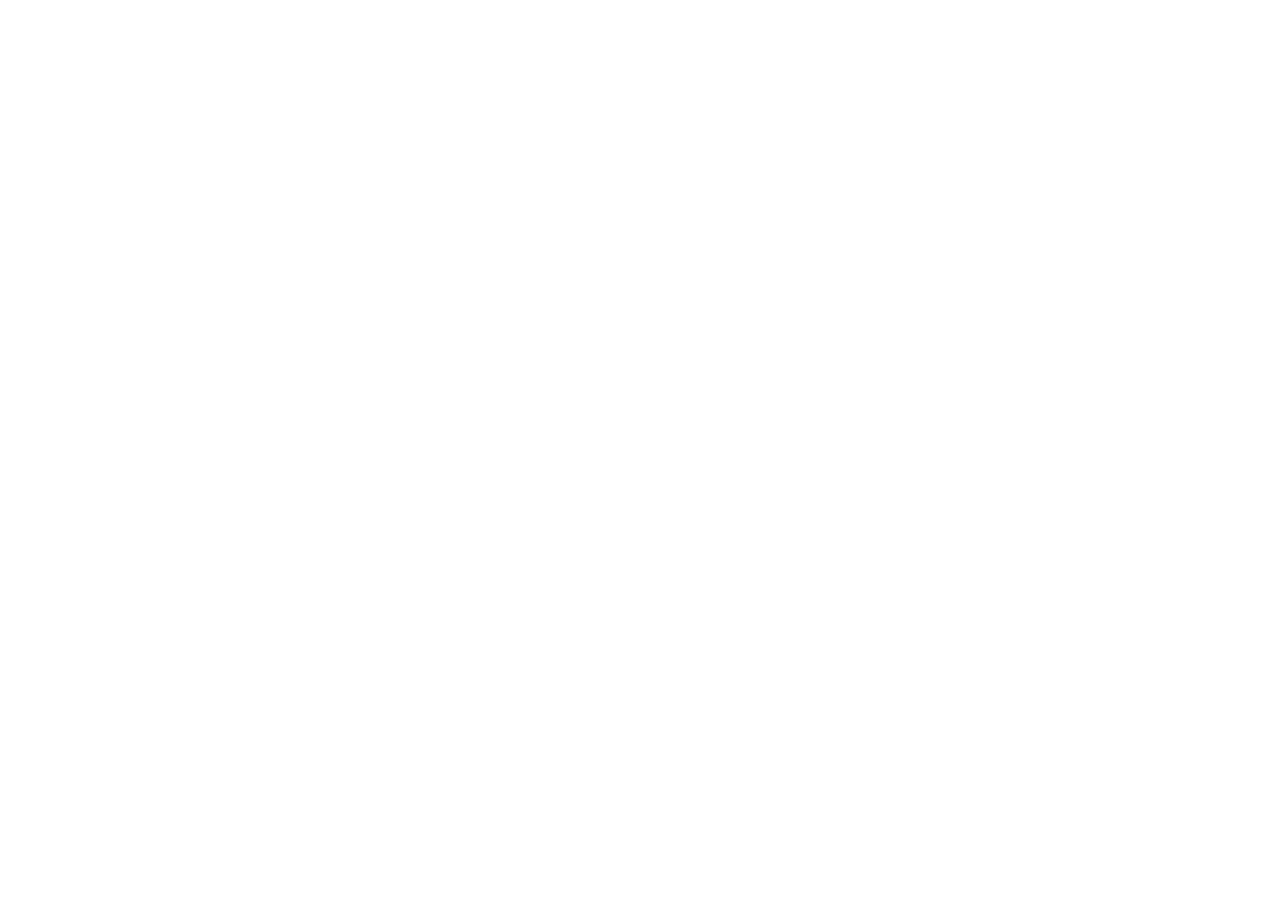
==== index.html @ 3d0f8bf8 "Create project" ====
<!DOCTYPE html>
<html lang="en">
  <head>
    <meta charset="UTF-8" />
    <meta http-equiv="X-UA-Compatible" content="IE=edge" />
    <meta name="viewport" content="width=device-width, initial-scale=1.0" />
    <link rel="stylesheet" href="styles.css" />
    <title>이게 먹고 싶어질거야</title>
  </head>
  <body>
    <script src="app.js"></script>
  </body>
</html>
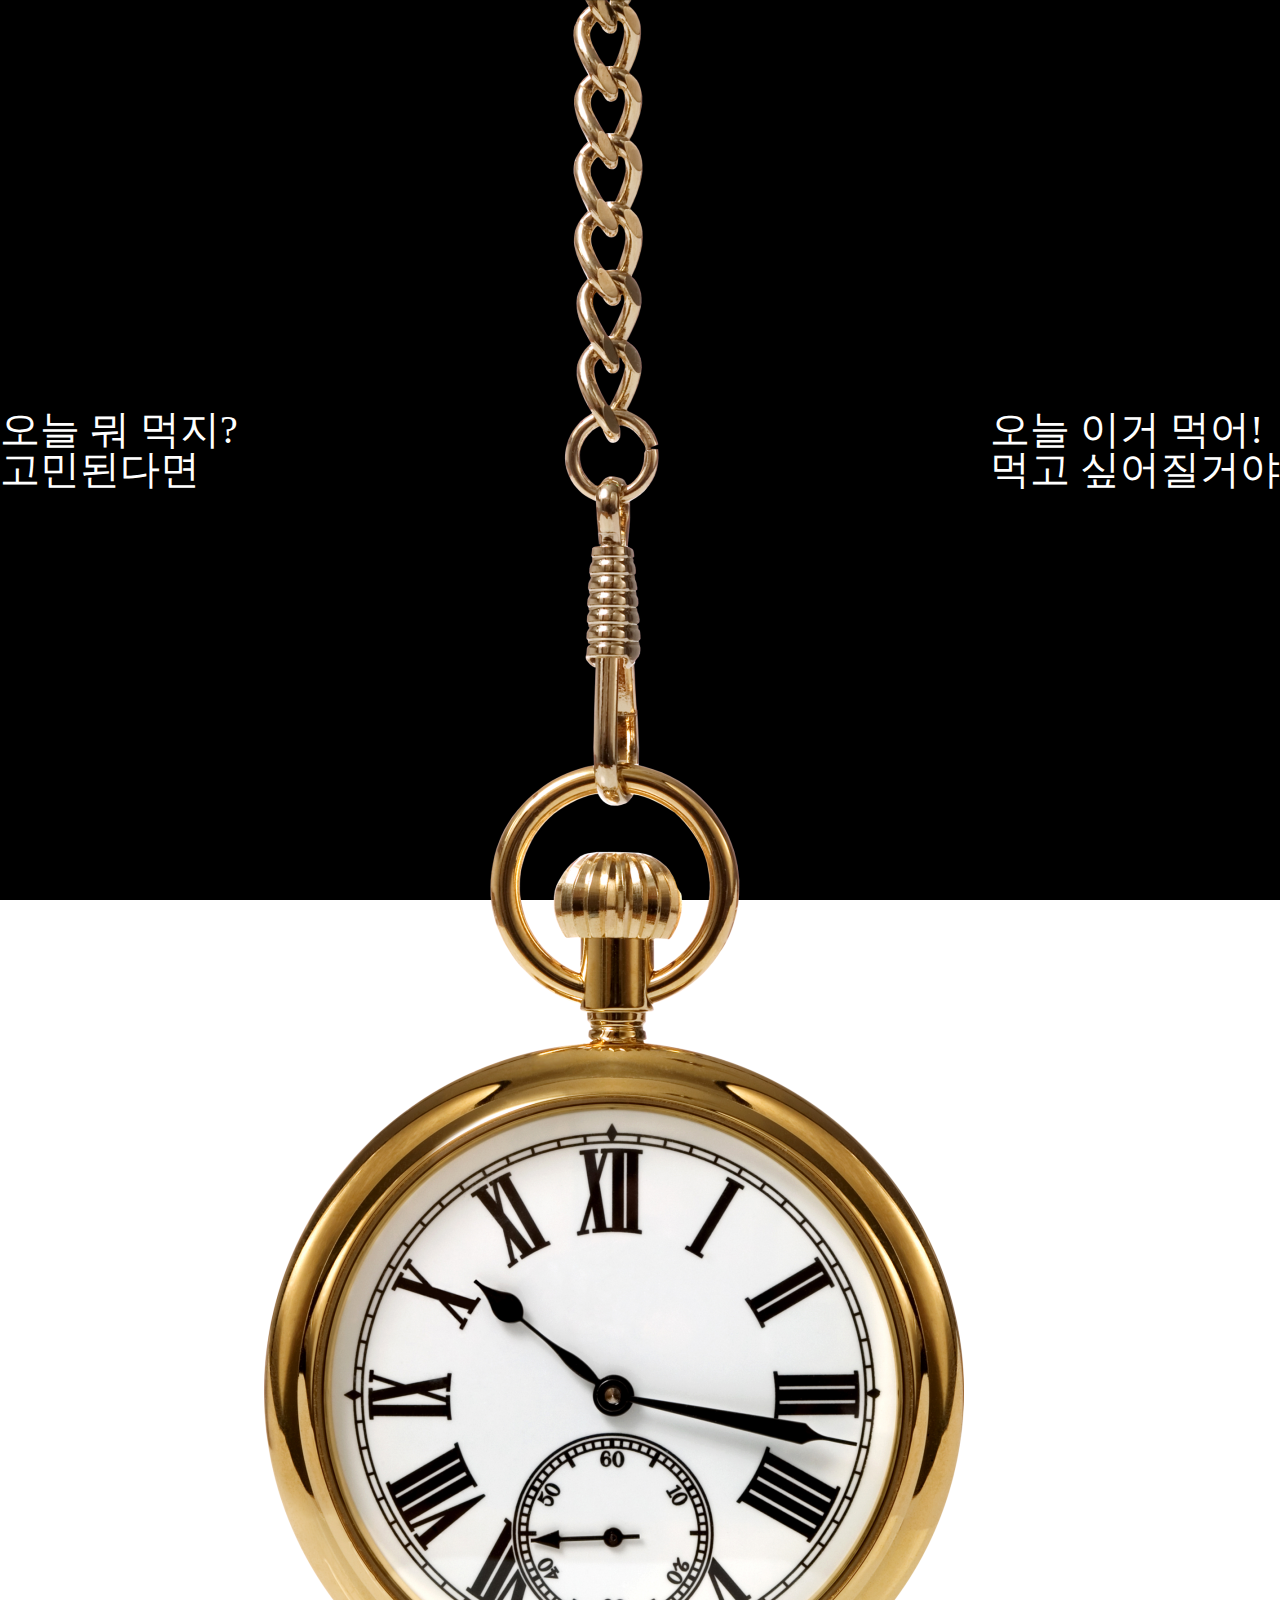
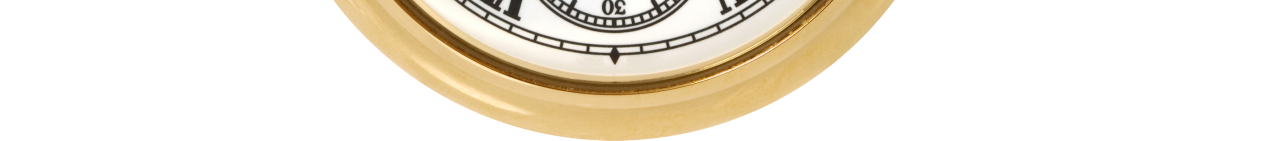
==== commit ae2db588: "bootstrap virsion" ====
--- a/index.html
+++ b/index.html
@@ -1,13 +1,61 @@
 <!DOCTYPE html>
-<html lang="en">
+<html lang="ko">
   <head>
     <meta charset="UTF-8" />
     <meta http-equiv="X-UA-Compatible" content="IE=edge" />
     <meta name="viewport" content="width=device-width, initial-scale=1.0" />
-    <link rel="stylesheet" href="styles.css" />
-    <title>이게 먹고 싶어질거야</title>
+    <meta name="keyword" content="오늘뭐먹지" />
+    <meta name="description" content="음식 메뉴추천" />
+    <meta name="author" content="yeogiro5jo" />
+
+    <!-- sns Share -->
+    <meta property="og:url" content="https://eat-this.netlify.app" />
+    <meta property="og:title" content="오늘 뭐 먹지? 오늘 이거 먹어!" />
+    <meta property="og:type" content="website" />
+    <meta property="og:image" content="img/mobile.jpg" />
+    <meta
+      property="og:description"
+      content="오늘 메뉴가 고민된다면 추천해드려요!"
+    />
+
+    <!-- favicon -->
+    <link rel="shortcut icon" href="img/favicon.ico" />
+    <link rel="apple-touch-icon-precomposed" href="img/favicon.ico" />
+
+    <!-- css -->
+    <link
+      href="https://cdn.jsdelivr.net/npm/bootstrap@5.1.0/dist/css/bootstrap.min.css"
+      rel="stylesheet"
+      integrity="sha384-KyZXEAg3QhqLMpG8r+8fhAXLRk2vvoC2f3B09zVXn8CA5QIVfZOJ3BCsw2P0p/We"
+      crossorigin="anonymous"
+    />
+    <link rel="stylesheet" href="css/reset.css" />
+    <link rel="stylesheet" href="css/default.css" />
+    <link rel="stylesheet" href="css/main.css" />
+
+    <script src="https://ajax.googleapis.com/ajax/libs/jquery/3.5.1/jquery.min.js"></script>
+    <title>먹고 싶어질거야</title>
   </head>
+
   <body>
-    <script src="app.js"></script>
+    <div class="container">
+      <!-- Main Page -->
+      <section id="main">
+        <p class="main__title h1 col-4">오늘 뭐 먹지?<br />고민된다면</p>
+        <figure class="main__swing col-4">
+          <img src="img/01.png" class="img-fluid" />
+          <!--음식사진 넣는 부분
+        <div class="main__swing-food img-fluid"></div>
+     -->
+        </figure>
+        <p class="main__title h1 col-4">오늘 이거 먹어!<br />먹고 싶어질거야</p>
+      </section>
+
+      <!-- Result Page-->
+      <section id="result"></section>
+
+      <!-- JS -->
+      <script src="app.js"></script>
+    </div>
   </body>
 </html>
--- a/css/default.css
+++ b/css/default.css
@@ -0,0 +1,13 @@
+/* 파일 전체에 영향을 주는 css*/
+html,
+body {
+  width: 100%;
+  height: 100%;
+}
+
+.container {
+  width: 100%;
+  height: 100%;
+  margin: 0;
+  padding: 0;
+}
--- a/css/main.css
+++ b/css/main.css
@@ -0,0 +1,47 @@
+#main {
+  background: black;
+  color: white;
+  font-size: 40px;
+  display: flex;
+  justify-content: space-between;
+  width: 100%;
+  height: 100%;
+}
+
+.main__title {
+  display: flex;
+  justify-content: center;
+  align-items: center;
+}
+
+.main__swing {
+  animation: swing ease-in-out 1.5s infinite alternate;
+  transform-origin: center -20px;
+  float: left;
+}
+
+.main__swing img {
+  display: block;
+}
+
+@keyframes swing {
+  0% {
+    transform: rotate(20deg);
+  }
+  100% {
+    transform: rotate(-20deg);
+  }
+}
+
+/*
+.main__swing-food {
+  position: absolute;
+  bottom: 22px;
+  left: 120px;
+  width: 190px;
+  height: 190px;
+  border-radius: 50%;
+  background-color: lawngreen;
+  display: block;
+}
+*/
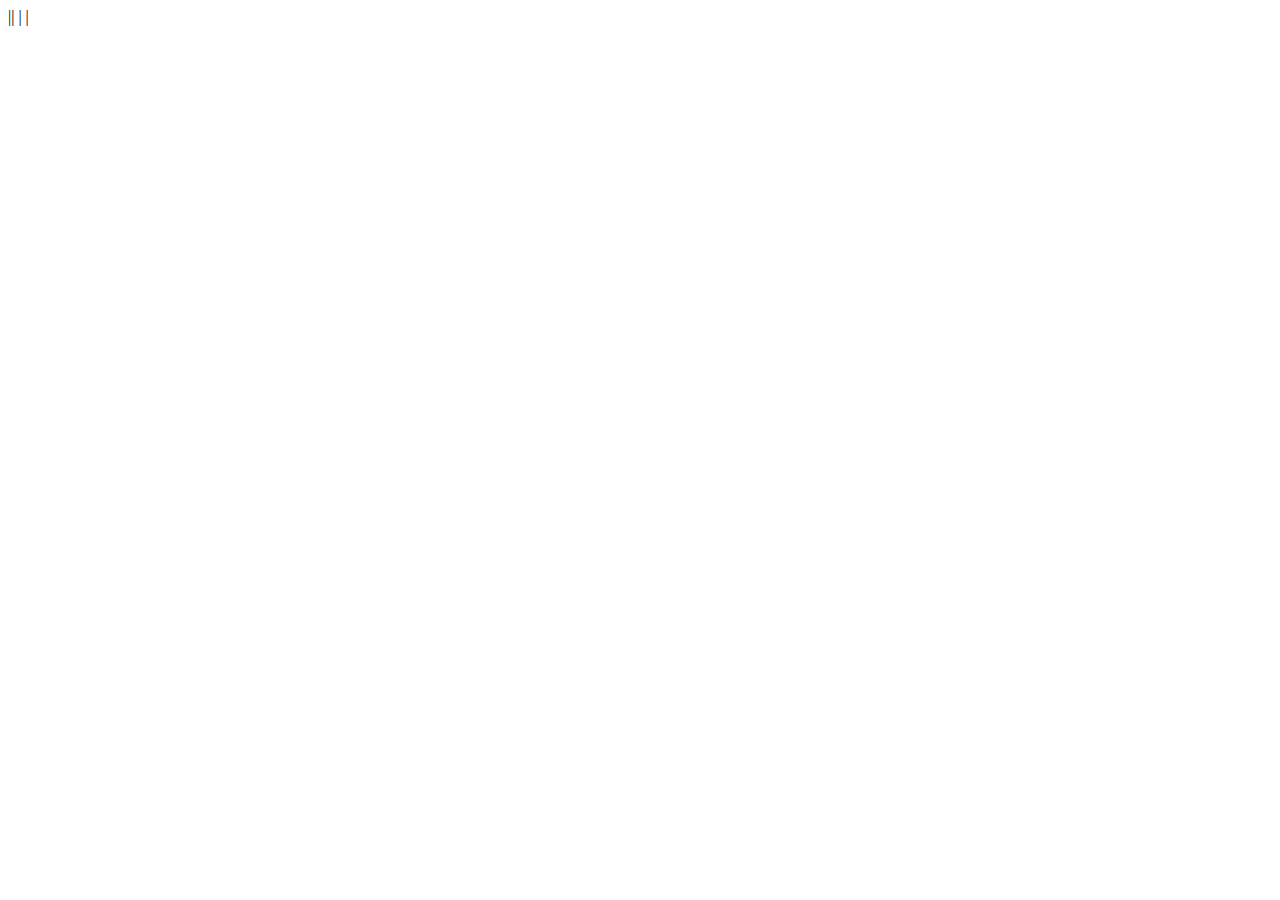
==== commit 8543021d: "사용자 위치의 날씨에 맞는 음식추천" ====
--- a/index.html
+++ b/index.html
@@ -1,61 +1,12 @@
 <!DOCTYPE html>
 <html lang="ko">
-  <head>
-    <meta charset="UTF-8" />
-    <meta http-equiv="X-UA-Compatible" content="IE=edge" />
-    <meta name="viewport" content="width=device-width, initial-scale=1.0" />
-    <meta name="keyword" content="오늘뭐먹지" />
-    <meta name="description" content="음식 메뉴추천" />
-    <meta name="author" content="yeogiro5jo" />
+<head>
+    <meta charset="utf-8">
+    <script src="https://code.jquery.com/jquery-3.6.0.min.js" integrity="sha256-/xUj+3OJU5yExlq6GSYGSHk7tPXikynS7ogEvDej/m4=" crossorigin="anonymous"></script>
+</head>
+<body>
+<script type="text/javascript" src="../static/weather.js"></script>
+|<span id="weather-js"></span>| <span id="temp-js"></span> | <span id="cityname-js"></span>| <span id="food-js"></span>
 
-    <!-- sns Share -->
-    <meta property="og:url" content="https://eat-this.netlify.app" />
-    <meta property="og:title" content="오늘 뭐 먹지? 오늘 이거 먹어!" />
-    <meta property="og:type" content="website" />
-    <meta property="og:image" content="img/mobile.jpg" />
-    <meta
-      property="og:description"
-      content="오늘 메뉴가 고민된다면 추천해드려요!"
-    />
-
-    <!-- favicon -->
-    <link rel="shortcut icon" href="img/favicon.ico" />
-    <link rel="apple-touch-icon-precomposed" href="img/favicon.ico" />
-
-    <!-- css -->
-    <link
-      href="https://cdn.jsdelivr.net/npm/bootstrap@5.1.0/dist/css/bootstrap.min.css"
-      rel="stylesheet"
-      integrity="sha384-KyZXEAg3QhqLMpG8r+8fhAXLRk2vvoC2f3B09zVXn8CA5QIVfZOJ3BCsw2P0p/We"
-      crossorigin="anonymous"
-    />
-    <link rel="stylesheet" href="css/reset.css" />
-    <link rel="stylesheet" href="css/default.css" />
-    <link rel="stylesheet" href="css/main.css" />
-
-    <script src="https://ajax.googleapis.com/ajax/libs/jquery/3.5.1/jquery.min.js"></script>
-    <title>먹고 싶어질거야</title>
-  </head>
-
-  <body>
-    <div class="container">
-      <!-- Main Page -->
-      <section id="main">
-        <p class="main__title h1 col-4">오늘 뭐 먹지?<br />고민된다면</p>
-        <figure class="main__swing col-4">
-          <img src="img/01.png" class="img-fluid" />
-          <!--음식사진 넣는 부분
-        <div class="main__swing-food img-fluid"></div>
-     -->
-        </figure>
-        <p class="main__title h1 col-4">오늘 이거 먹어!<br />먹고 싶어질거야</p>
-      </section>
-
-      <!-- Result Page-->
-      <section id="result"></section>
-
-      <!-- JS -->
-      <script src="app.js"></script>
-    </div>
-  </body>
-</html>
+</body>
+</html>